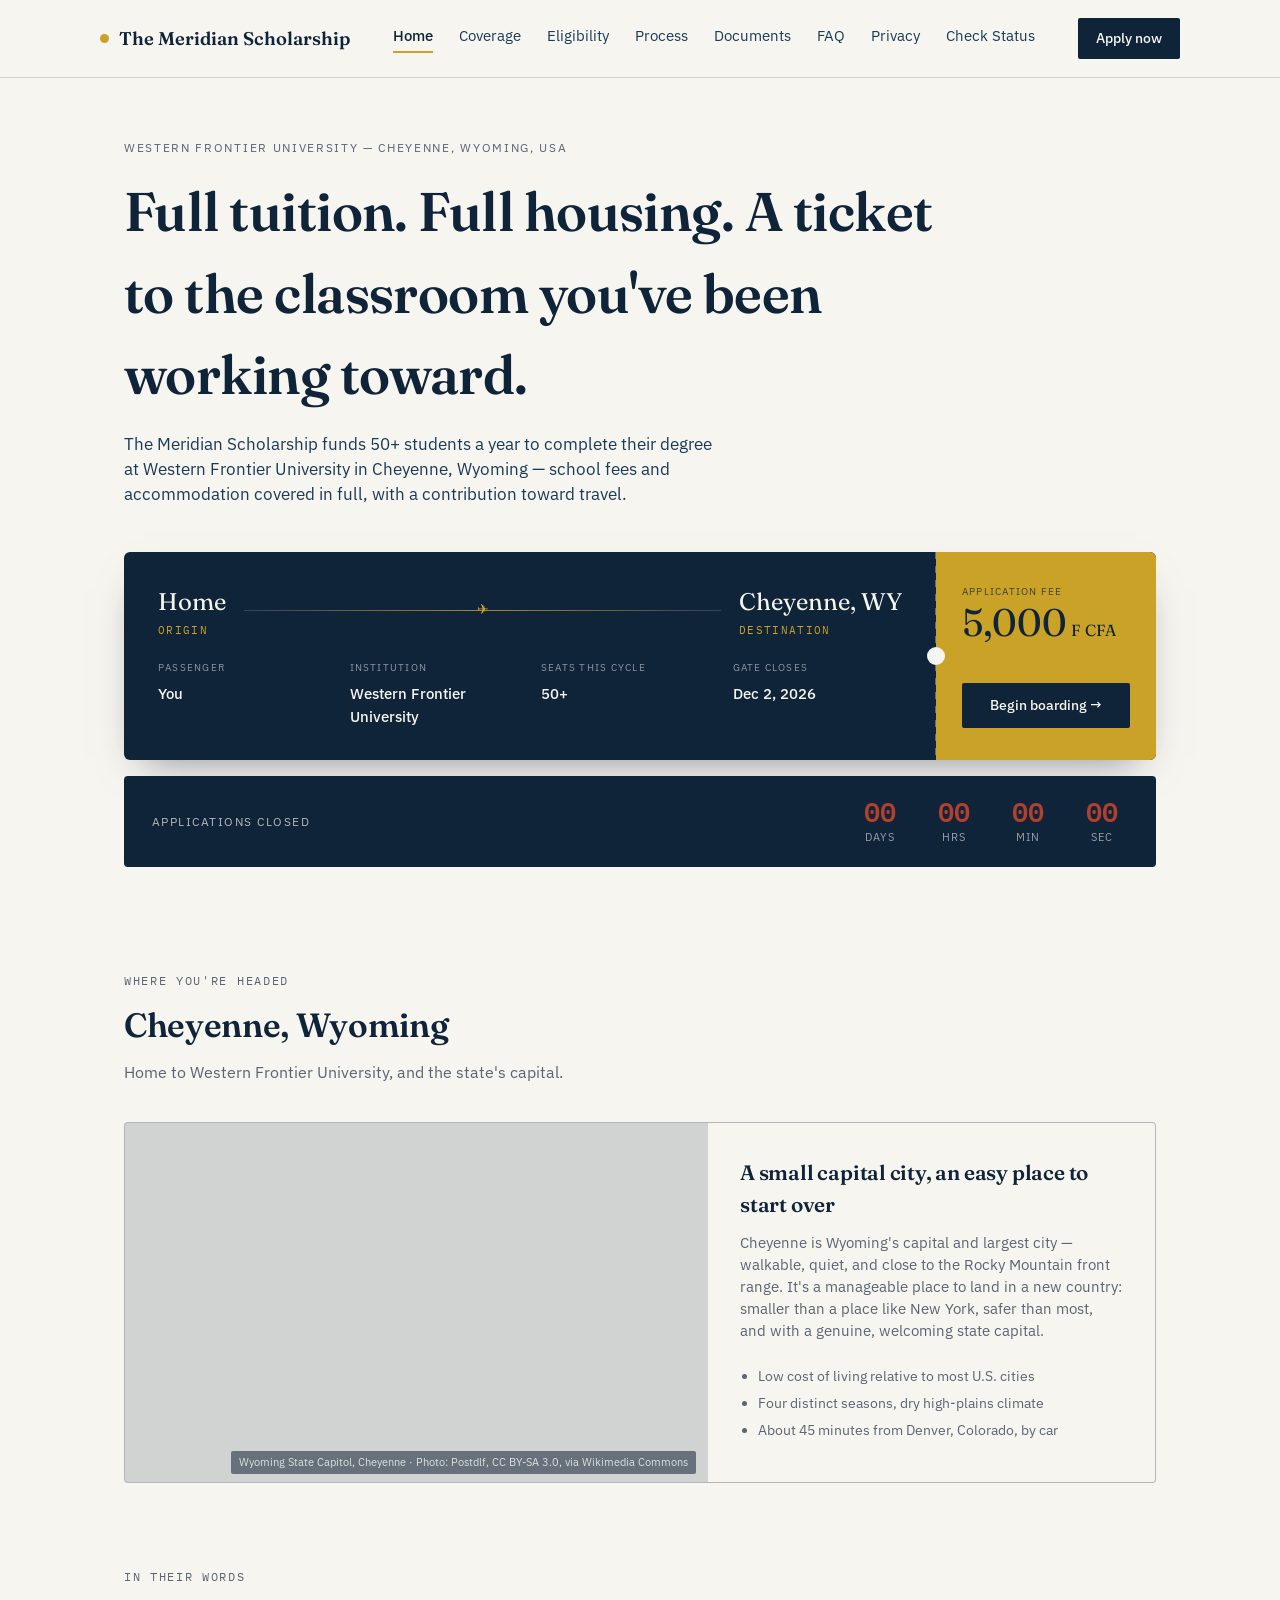
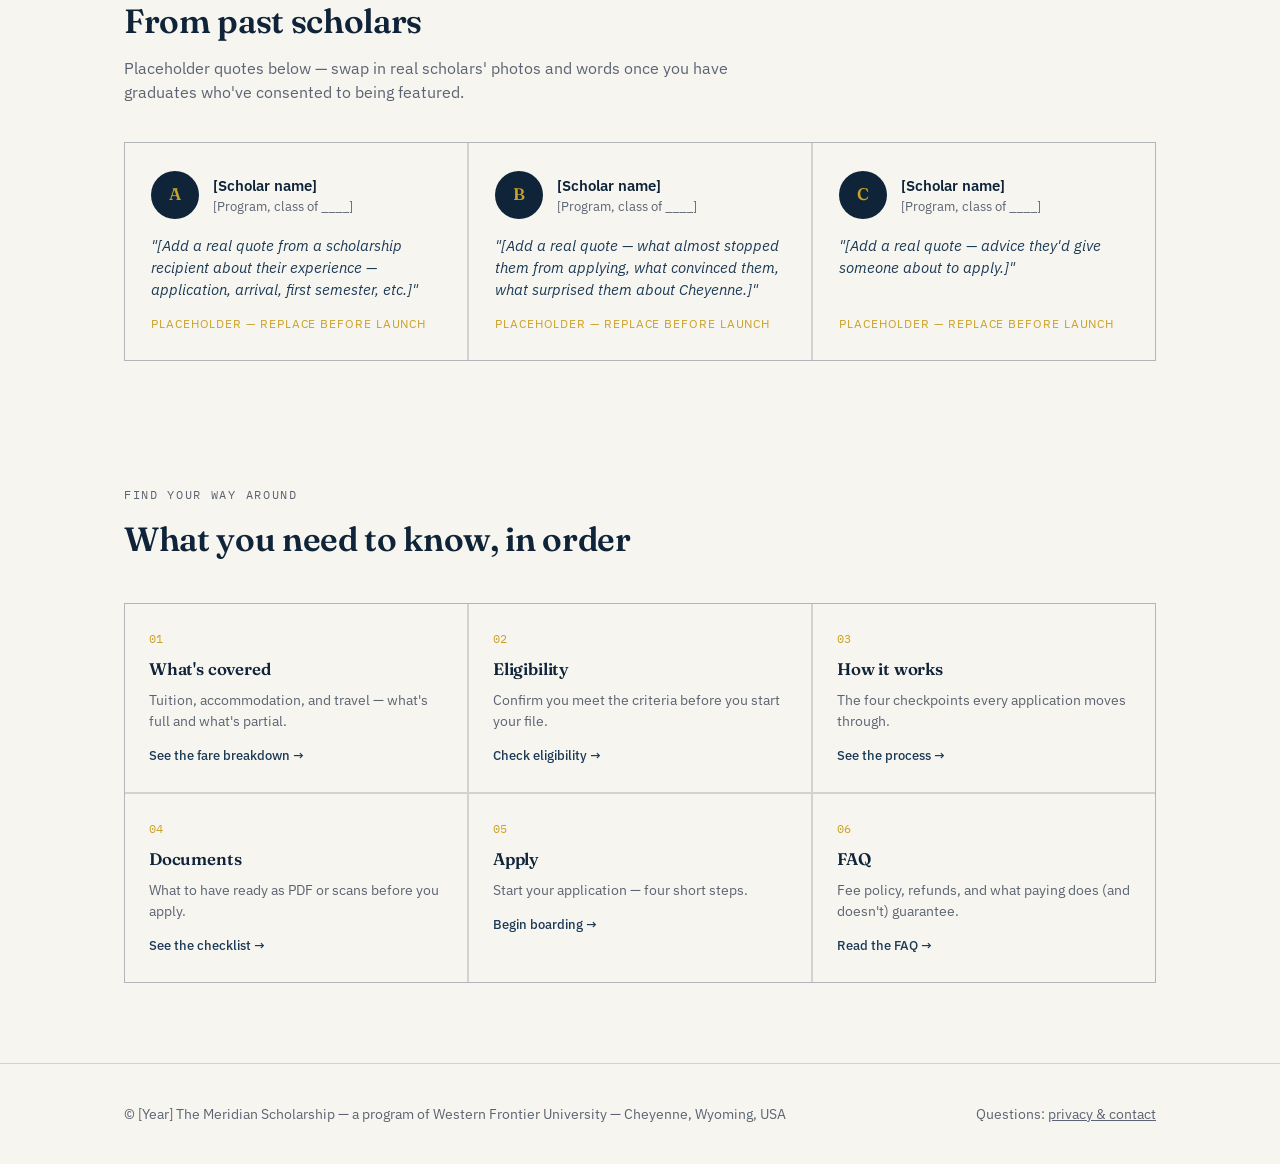
==== index.html @ 3b389f5d "Add files via upload" ====
<!DOCTYPE html>
<html lang="en">
<head>
<meta charset="UTF-8">
<meta name="viewport" content="width=device-width, initial-scale=1.0">
<title>The Meridian Scholarship — Western Frontier University, Cheyenne, WY</title>
<link rel="stylesheet" href="styles.css">
</head>
<body>

<header class="site">
  <div class="wrap nav">
    <a href="index.html" class="brand"><span class="dot"></span>The Meridian Scholarship</a>
    <nav class="nav-links">
      <a href="index.html" class="current">Home</a>
      <a href="coverage.html">Coverage</a>
      <a href="eligibility.html">Eligibility</a>
      <a href="process.html">Process</a>
      <a href="documents.html">Documents</a>
      <a href="faq.html">FAQ</a>
      <a href="privacy.html">Privacy</a>
      <a href="status.html">Check Status</a>
    </nav>
    <a class="nav-cta" href="apply.html">Apply now</a>
    <button class="nav-burger" onclick="toggleNav()" aria-label="Open menu"><span></span><span></span><span></span></button>
  </div>
  <nav class="nav-mobile" id="navMobile">
    <a href="index.html" class="current">Home</a>
    <a href="coverage.html">Coverage</a>
    <a href="eligibility.html">Eligibility</a>
    <a href="process.html">Process</a>
    <a href="documents.html">Documents</a>
    <a href="faq.html">FAQ</a>
    <a href="privacy.html">Privacy</a>
    <a href="status.html">Check Status</a>
    <a href="apply.html" class="nav-mobile-cta">Apply now</a>
  </nav>
</header>

<section class="hero">
  <div class="wrap">
    <span class="eyebrow">Western Frontier University — Cheyenne, Wyoming, USA</span>
    <h1>Full tuition. Full housing. A ticket to the classroom you've been working toward.</h1>
    <p class="sub">The Meridian Scholarship funds 50+ students a year to complete their degree at Western Frontier University in Cheyenne, Wyoming — school fees and accommodation covered in full, with a contribution toward travel.</p>

    <div class="ticket">
      <div class="ticket-main">
        <div class="route">
          <div>
            <div class="city">Home</div>
            <div class="code mono">ORIGIN</div>
          </div>
          <div class="arc"></div>
          <div>
            <div class="city">Cheyenne, WY</div>
            <div class="code mono">DESTINATION</div>
          </div>
        </div>
        <div class="ticket-fields">
          <div><div class="f-label">Passenger</div><div class="f-value">You</div></div>
          <div><div class="f-label">Institution</div><div class="f-value">Western Frontier University</div></div>
          <div><div class="f-label">Seats this cycle</div><div class="f-value">50+</div></div>
          <div><div class="f-label">Gate closes</div><div class="f-value" id="gateCloses">—</div></div>
        </div>
      </div>
      <div class="ticket-stub">
        <div>
          <div class="stub-label">Application fee</div>
          <div class="stub-big">5,000<span style="font-size:1rem;"> F CFA</span></div>
        </div>
        <a class="stub-cta" href="apply.html">Begin boarding →</a>
      </div>
    </div>

    <div class="countdown" id="countdown">
      <span class="cd-label">Gate closes in</span>
      <div class="cd-units">
        <div class="cd-unit"><div class="cd-num" id="cdDays">--</div><div class="cd-word">Days</div></div>
        <div class="cd-unit"><div class="cd-num" id="cdHours">--</div><div class="cd-word">Hrs</div></div>
        <div class="cd-unit"><div class="cd-num" id="cdMinutes">--</div><div class="cd-word">Min</div></div>
        <div class="cd-unit"><div class="cd-num" id="cdSeconds">--</div><div class="cd-word">Sec</div></div>
      </div>
    </div>
  </div>
</section>

<section style="padding-bottom:20px;">
  <div class="wrap">
    <div class="section-head">
      <span class="eyebrow mono">Where you're headed</span>
      <h2>Cheyenne, Wyoming</h2>
      <p>Home to Western Frontier University, and the state's capital.</p>
    </div>
    <div class="destination">
      <div class="photo" style="background-image:url('https://commons.wikimedia.org/wiki/Special:FilePath/Wyoming_Capitol-2012-07-15_1437.jpg');">
        <span class="credit">Wyoming State Capitol, Cheyenne · Photo: Postdlf, CC BY-SA 3.0, via Wikimedia Commons</span>
      </div>
      <div class="copy">
        <h3>A small capital city, an easy place to start over</h3>
        <p>Cheyenne is Wyoming's capital and largest city — walkable, quiet, and close to the Rocky Mountain front range. It's a manageable place to land in a new country: smaller than a place like New York, safer than most, and with a genuine, welcoming state capital.</p>
        <ul>
          <li>Low cost of living relative to most U.S. cities</li>
          <li>Four distinct seasons, dry high-plains climate</li>
          <li>About 45 minutes from Denver, Colorado, by car</li>
        </ul>
      </div>
    </div>
  </div>
</section>

<section>
  <div class="wrap">
    <div class="section-head">
      <span class="eyebrow mono">In their words</span>
      <h2>From past scholars</h2>
      <p>Placeholder quotes below — swap in real scholars' photos and words once you have graduates who've consented to being featured.</p>
    </div>
    <div class="testimonial-grid">
      <div class="testimonial-card">
        <div class="t-head">
          <div class="t-avatar">A</div>
          <div><div class="t-name">[Scholar name]</div><div class="t-role">[Program, class of ____]</div></div>
        </div>
        <p class="t-quote">"[Add a real quote from a scholarship recipient about their experience — application, arrival, first semester, etc.]"</p>
        <div class="t-placeholder-flag">Placeholder — replace before launch</div>
      </div>
      <div class="testimonial-card">
        <div class="t-head">
          <div class="t-avatar">B</div>
          <div><div class="t-name">[Scholar name]</div><div class="t-role">[Program, class of ____]</div></div>
        </div>
        <p class="t-quote">"[Add a real quote — what almost stopped them from applying, what convinced them, what surprised them about Cheyenne.]"</p>
        <div class="t-placeholder-flag">Placeholder — replace before launch</div>
      </div>
      <div class="testimonial-card">
        <div class="t-head">
          <div class="t-avatar">C</div>
          <div><div class="t-name">[Scholar name]</div><div class="t-role">[Program, class of ____]</div></div>
        </div>
        <p class="t-quote">"[Add a real quote — advice they'd give someone about to apply.]"</p>
        <div class="t-placeholder-flag">Placeholder — replace before launch</div>
      </div>
    </div>
  </div>
</section>

<section>
  <div class="wrap">
    <div class="section-head">
      <span class="eyebrow mono">Find your way around</span>
      <h2>What you need to know, in order</h2>
    </div>
    <div class="link-grid">
      <a class="link-card" href="coverage.html"><div class="n">01</div><h3>What's covered</h3><p>Tuition, accommodation, and travel — what's full and what's partial.</p><div class="go">See the fare breakdown →</div></a>
      <a class="link-card" href="eligibility.html"><div class="n">02</div><h3>Eligibility</h3><p>Confirm you meet the criteria before you start your file.</p><div class="go">Check eligibility →</div></a>
      <a class="link-card" href="process.html"><div class="n">03</div><h3>How it works</h3><p>The four checkpoints every application moves through.</p><div class="go">See the process →</div></a>
      <a class="link-card" href="documents.html"><div class="n">04</div><h3>Documents</h3><p>What to have ready as PDF or scans before you apply.</p><div class="go">See the checklist →</div></a>
      <a class="link-card" href="apply.html"><div class="n">05</div><h3>Apply</h3><p>Start your application — four short steps.</p><div class="go">Begin boarding →</div></a>
      <a class="link-card" href="faq.html"><div class="n">06</div><h3>FAQ</h3><p>Fee policy, refunds, and what paying does (and doesn't) guarantee.</p><div class="go">Read the FAQ →</div></a>
    </div>
  </div>
</section>

<footer>
  <div class="wrap">
    <span>© [Year] The Meridian Scholarship — a program of Western Frontier University — Cheyenne, Wyoming, USA</span>
    <span>Questions: <a href="privacy.html" style="color:inherit;">privacy & contact</a></span>
  </div>
</footer>

<script src="nav.js"></script>
<script src="countdown.js"></script>
</body>
</html>
---- styles.css ----
@import url('https://fonts.googleapis.com/css2?family=Fraunces:opsz,wght@9..144,400;9..144,500;9..144,600;9..144,700&family=IBM+Plex+Sans:wght@400;500;600&family=IBM+Plex+Mono:wght@400;500;600&display=swap');

:root{
  --ink:#0F2438;
  --ink-soft:#1B3A56;
  --paper:#F7F5F0;
  --paper-dim:#EDEAE2;
  --gold:#C9A227;
  --green:#1F6F54;
  --red:#B3402F;
  --slate:#5B6472;
  --line: rgba(15,36,56,0.16);
  --radius: 2px;
}
*{box-sizing:border-box;}
html{scroll-behavior:smooth;}
@media (prefers-reduced-motion: reduce){
  html{scroll-behavior:auto;}
  *{animation-duration:0.01ms !important; animation-iteration-count:1 !important; transition-duration:0.01ms !important;}
}
body{
  margin:0;
  background:var(--paper);
  color:var(--ink);
  font-family:'IBM Plex Sans', sans-serif;
  line-height:1.5;
}
h1,h2,h3{
  font-family:'Fraunces', serif;
  margin:0;
  letter-spacing:-0.01em;
}
.mono{ font-family:'IBM Plex Mono', monospace; letter-spacing:0.02em; }
a{ color:inherit; }
button{ font-family:inherit; cursor:pointer; }
:focus-visible{ outline:3px solid var(--gold); outline-offset:2px; }

.wrap{ max-width:1080px; margin:0 auto; padding:0 24px; }

/* ---------- NAV ---------- */
header.site{
  position:sticky; top:0; z-index:40;
  background:var(--paper); border-bottom:1px solid var(--line);
}
.nav{ display:flex; align-items:center; justify-content:space-between; padding:18px 0; }
.brand{ display:flex; align-items:center; gap:10px; font-family:'Fraunces',serif; font-weight:600; font-size:1.15rem; text-decoration:none; }
.brand .dot{ width:9px; height:9px; background:var(--gold); border-radius:50%; display:inline-block; }
.nav-links{ display:flex; gap:26px; font-size:0.92rem; }
.nav-links a{ text-decoration:none; color:var(--ink-soft); padding-bottom:4px; border-bottom:2px solid transparent; }
.nav-links a.current{ color:var(--ink); border-bottom-color:var(--gold); font-weight:500; }
.nav-cta{
  background:var(--ink); color:var(--paper); border:none; padding:10px 18px;
  font-size:0.88rem; font-weight:500; border-radius:var(--radius); text-decoration:none; display:inline-block;
}
.nav-burger{
  display:none; flex-direction:column; justify-content:center; gap:5px;
  width:38px; height:38px; border:1px solid var(--line); border-radius:3px; background:var(--paper);
}
.nav-burger span{ display:block; width:18px; height:2px; background:var(--ink); margin:0 auto; }
.nav-mobile{ display:none; flex-direction:column; border-top:1px solid var(--line); padding:14px 0; }
.nav-mobile a{
  padding:12px 24px; text-decoration:none; color:var(--ink-soft); font-size:0.95rem; border-bottom:1px solid var(--line);
}
.nav-mobile a:last-child{ border-bottom:none; }
.nav-mobile a.current{ color:var(--ink); font-weight:600; }
.nav-mobile.open{ display:flex; }
.nav-mobile a.nav-mobile-cta{ font-weight:600; color:var(--ink); }
@media (max-width:780px){
  .nav-links{ display:none; }
  .nav-burger{ display:flex; }
  .nav-cta{ display:none; }
}

/* ---------- PAGE HERO (small, for interior pages) ---------- */
.page-hero{ padding:48px 0 8px; }
.eyebrow{
  display:inline-block; font-size:0.75rem; color:var(--slate);
  text-transform:uppercase; letter-spacing:0.14em; margin-bottom:14px;
}
.page-hero h1{ font-size:clamp(1.9rem, 4vw, 2.6rem); font-weight:600; max-width:720px; }
.page-hero p.sub{ max-width:600px; color:var(--ink-soft); font-size:1.02rem; margin-top:14px; }

/* ---------- HOME HERO / BOARDING PASS ---------- */
.hero{ padding:56px 0 40px; }
.hero h1{ font-size:clamp(2.1rem, 4.5vw, 3.4rem); max-width:820px; font-weight:600; }
.hero p.sub{ max-width:600px; color:var(--ink-soft); font-size:1.05rem; margin-top:16px; }

.ticket{
  margin-top:44px;
  background:var(--ink);
  color:var(--paper);
  border-radius:6px;
  display:grid;
  grid-template-columns: 1fr 220px;
  overflow:hidden;
  box-shadow: 0 18px 40px -20px rgba(15,36,56,0.55);
}
.ticket-main{ padding:32px 34px; position:relative; }
.ticket-main::after{
  content:""; position:absolute; right:0; top:0; bottom:0; width:1px;
  background-image: linear-gradient(var(--paper) 50%, transparent 0%);
  background-size: 1px 14px; opacity:0.35;
}
.route{ display:flex; align-items:center; gap:18px; margin-bottom:22px; }
.route .city{ font-family:'Fraunces',serif; font-size:1.5rem; }
.route .code{ font-size:0.7rem; color:var(--gold); text-transform:uppercase; letter-spacing:0.12em; margin-top:2px; }
.route .arc{ flex:1; height:1px; background:linear-gradient(90deg, rgba(247,245,240,0.15), rgba(201,162,39,0.8), rgba(247,245,240,0.15)); position:relative; }
.route .arc::after{ content:"✈"; position:absolute; top:-11px; left:50%; transform:translateX(-50%); font-size:0.85rem; color:var(--gold); }

.ticket-fields{ display:grid; grid-template-columns:repeat(4, 1fr); gap:22px; }
.ticket-fields .f-label{ font-size:0.65rem; text-transform:uppercase; letter-spacing:0.12em; color:rgba(247,245,240,0.55); margin-bottom:6px; }
.ticket-fields .f-value{ font-size:0.95rem; font-weight:500; }

.ticket-stub{
  background:var(--gold); color:var(--ink); padding:32px 26px;
  display:flex; flex-direction:column; justify-content:space-between;
  position:relative;
}
.ticket-stub::before{
  content:""; position:absolute; left:-9px; top:50%; transform:translateY(-50%);
  width:18px; height:18px; background:var(--paper); border-radius:50%;
}
.stub-label{ font-size:0.65rem; text-transform:uppercase; letter-spacing:0.12em; opacity:0.75; }
.stub-big{ font-family:'Fraunces',serif; font-size:2.4rem; line-height:1; margin-top:4px; }
.stub-cta{
  margin-top:20px; background:var(--ink); color:var(--paper); border:none;
  padding:12px 16px; font-size:0.85rem; font-weight:500; border-radius:var(--radius);
  width:100%; text-decoration:none; text-align:center; display:block;
}
@media (max-width:640px){ .ticket{ grid-template-columns:1fr; } .ticket-fields{ grid-template-columns:repeat(2,1fr); } }

/* ---------- SECTION SHELL ---------- */
section{ padding:60px 0; }
.section-head{ margin-bottom:38px; max-width:640px; }
.section-head .eyebrow{ margin-bottom:10px; }
.section-head h2{ font-size:clamp(1.6rem,3vw,2.1rem); font-weight:600; }
.section-head p{ color:var(--slate); margin-top:10px; }

/* ---------- FARE / COVERAGE ---------- */
.fare{ background:var(--paper-dim); border:1px solid var(--line); border-radius:4px; }
.fare-row{
  display:flex; justify-content:space-between; align-items:baseline;
  padding:20px 26px; border-bottom:1px dashed var(--line);
}
.fare-row:last-child{ border-bottom:none; }
.fare-row .item{ font-weight:500; }
.fare-row .desc{ display:block; color:var(--slate); font-size:0.88rem; margin-top:3px; max-width:420px; }
.fare-row .amt{ font-family:'IBM Plex Mono',monospace; color:var(--green); font-weight:600; white-space:nowrap; padding-left:20px;}
.fare-row .amt.partial{ color:var(--gold); }
.fare-total{ display:flex; justify-content:space-between; padding:20px 26px; background:var(--ink); color:var(--paper); border-radius:0 0 4px 4px; }
.fare-total .amt{ font-family:'IBM Plex Mono',monospace; font-weight:600; }

/* ---------- CHECKLIST / ELIGIBILITY ---------- */
.declare{ border:1px solid var(--line); border-radius:4px; overflow:hidden; }
.declare-item{
  display:flex; gap:16px; padding:18px 24px; border-bottom:1px solid var(--line); align-items:flex-start;
}
.declare-item:last-child{ border-bottom:none; }
.declare-item .box{
  flex:none; width:20px; height:20px; border:2px solid var(--ink); margin-top:2px; border-radius:3px;
  display:flex; align-items:center; justify-content:center; font-size:0.75rem; color:var(--green);
}
.declare-item .txt strong{ display:block; font-weight:600; }
.declare-item .txt span{ color:var(--slate); font-size:0.9rem; }

/* ---------- PROCESS / GATES ---------- */
.gates{ display:grid; grid-template-columns:repeat(4,1fr); gap:2px; background:var(--line); border:1px solid var(--line); }
.gate{ background:var(--paper); padding:26px 22px; }
.gate .g-code{ font-family:'IBM Plex Mono',monospace; font-size:0.75rem; color:var(--gold); }
.gate h3{ font-size:1.05rem; margin-top:10px; font-weight:600; }
.gate p{ color:var(--slate); font-size:0.88rem; margin-top:8px; }
@media (max-width:800px){ .gates{ grid-template-columns:1fr 1fr; } }
@media (max-width:480px){ .gates{ grid-template-columns:1fr; } }

/* ---------- DOCUMENTS ---------- */
.docs-grid{ display:grid; grid-template-columns:repeat(2,1fr); gap:14px; }
.doc-card{ border:1px solid var(--line); padding:18px 20px; border-radius:4px; background:var(--paper-dim); }
.doc-card .n{ font-family:'IBM Plex Mono',monospace; font-size:0.72rem; color:var(--slate); }
.doc-card h4{ margin:6px 0 4px; font-size:0.98rem; }
.doc-card p{ margin:0; color:var(--slate); font-size:0.85rem; }
@media (max-width:640px){ .docs-grid{ grid-template-columns:1fr; } }

/* ---------- APPLICATION FORM ---------- */
.app-shell{ border:1px solid var(--line); border-radius:6px; background:var(--paper-dim); overflow:hidden; }
.app-steps{ display:flex; background:var(--ink); }
.app-step{ flex:1; padding:14px 12px; text-align:center; font-size:0.78rem; color:rgba(247,245,240,0.45); border-right:1px solid rgba(247,245,240,0.12); }
.app-step:last-child{ border-right:none; }
.app-step.active{ color:var(--paper); background:var(--ink-soft); }
.app-step.done{ color:var(--gold); }
.app-body{ padding:34px; }
.field{ margin-bottom:18px; }
.field label{ display:block; font-size:0.82rem; font-weight:500; margin-bottom:6px; }
.field .hint{ font-size:0.78rem; color:var(--slate); margin-top:4px; }
.field input[type=text], .field input[type=email], .field input[type=tel], .field select, .field textarea{
  width:100%; padding:11px 12px; border:1px solid var(--line); border-radius:3px; background:var(--paper);
  font-family:inherit; font-size:0.95rem; color:var(--ink);
}
.field textarea{ resize:vertical; min-height:80px; }
.row2{ display:grid; grid-template-columns:1fr 1fr; gap:16px; }
@media (max-width:600px){ .row2{ grid-template-columns:1fr; } }

.hidden-field{ position:absolute; left:-9999px; }
.upload{
  border:1.5px dashed var(--slate); border-radius:4px; padding:16px; display:flex;
  align-items:center; justify-content:space-between; gap:12px; background:var(--paper);
}
.upload input[type=file]{ font-size:0.82rem; max-width:100%; }
.upload .status{ font-size:0.78rem; color:var(--green); font-weight:500; white-space:nowrap; }

.pay-methods{ display:flex; gap:12px; margin-top:6px; flex-wrap:wrap; }
.pay-method{
  border:1.5px solid var(--line); padding:12px 16px; border-radius:4px; font-size:0.88rem;
  background:var(--paper); flex:1; min-width:160px; text-align:center; font-weight:500;
}
.pay-method.selected{ border-color:var(--ink); background:var(--ink); color:var(--paper); }

.dial-box{
  margin-top:20px; border:1.5px solid var(--ink); border-radius:4px; padding:22px 24px; background:var(--paper);
}
.dial-label{ font-size:0.78rem; text-transform:uppercase; letter-spacing:0.1em; color:var(--slate); margin-bottom:10px; }
.dial-code{
  font-size:1.4rem; font-weight:600; color:var(--ink); background:var(--paper-dim);
  padding:14px 16px; border-radius:3px; display:inline-block; letter-spacing:0.03em;
}
.dial-copy{
  margin-left:12px; background:var(--ink); color:var(--paper); border:none; padding:10px 16px;
  border-radius:3px; font-size:0.82rem; font-weight:500; vertical-align:middle;
}
.dial-steps{ margin:16px 0 0; padding-left:20px; color:var(--slate); font-size:0.88rem; }
.dial-steps li{ margin-bottom:8px; }
.dial-steps strong{ color:var(--ink); }
@media (max-width:480px){ .dial-copy{ display:block; margin:12px 0 0; } }

.review-list{ list-style:none; padding:0; margin:0; }
.review-list li{ display:flex; justify-content:space-between; padding:9px 0; border-bottom:1px solid var(--line); font-size:0.9rem; }
.review-list li span:first-child{ color:var(--slate); }

.fee-box{
  margin-top:22px; background:var(--ink); color:var(--paper); border-radius:4px; padding:20px 22px;
  display:flex; justify-content:space-between; align-items:center; flex-wrap:wrap; gap:10px;
}
.fee-box .amt{ font-family:'IBM Plex Mono',monospace; font-size:1.3rem; color:var(--gold); }

.btn-row{ display:flex; justify-content:space-between; margin-top:28px; gap:12px; }
.btn{ border:none; padding:13px 22px; border-radius:3px; font-size:0.92rem; font-weight:500; }
.btn-primary{ background:var(--ink); color:var(--paper); }
.btn-ghost{ background:transparent; color:var(--ink); border:1px solid var(--line); }
.btn:disabled{ opacity:0.4; cursor:not-allowed; }

.notice{ font-size:0.8rem; color:var(--slate); margin-top:14px; line-height:1.6; }
.notice strong{ color:var(--ink); }

.confirm-id{ font-family:'IBM Plex Mono',monospace; font-size:0.95rem; letter-spacing:0.05em; color:var(--gold); }

/* ---------- FAQ ---------- */
.faq-item{ border-bottom:1px solid var(--line); padding:20px 0; }
.faq-item h4{ margin:0 0 8px; font-size:1rem; font-weight:600; }
.faq-item p{ margin:0; color:var(--slate); font-size:0.92rem; }

/* ---------- CROSS-LINK CARDS (home page) ---------- */
.link-grid{ display:grid; grid-template-columns:repeat(3,1fr); gap:2px; background:var(--line); border:1px solid var(--line); }
.link-card{ background:var(--paper); padding:26px 24px; text-decoration:none; color:var(--ink); display:block; }
.link-card .n{ font-family:'IBM Plex Mono',monospace; font-size:0.72rem; color:var(--gold); }
.link-card h3{ font-size:1.05rem; margin-top:10px; font-weight:600; }
.link-card p{ color:var(--slate); font-size:0.87rem; margin-top:8px; }
.link-card .go{ font-size:0.82rem; color:var(--ink-soft); margin-top:14px; font-weight:500; }
@media (max-width:800px){ .link-grid{ grid-template-columns:1fr 1fr; } }
@media (max-width:480px){ .link-grid{ grid-template-columns:1fr; } }

/* ---------- DESTINATION PHOTOS ---------- */
.destination{ display:grid; grid-template-columns: 1.3fr 1fr; gap:2px; background:var(--line); border:1px solid var(--line); border-radius:4px; overflow:hidden; }
.destination .photo{ position:relative; min-height:340px; background-size:cover; background-position:center; }
.destination .photo .credit{
  position:absolute; right:10px; bottom:8px; font-size:0.68rem; color:rgba(247,245,240,0.85);
  background:rgba(15,36,56,0.55); padding:3px 8px; border-radius:2px;
}
.destination .copy{ background:var(--paper); padding:34px 32px; display:flex; flex-direction:column; justify-content:center; }
.destination .copy h3{ font-size:1.3rem; font-weight:600; margin-bottom:12px; }
.destination .copy p{ color:var(--slate); font-size:0.92rem; margin:0 0 10px; }
.destination .copy ul{ margin:14px 0 0; padding-left:18px; color:var(--slate); font-size:0.88rem; }
.destination .copy li{ margin-bottom:6px; }
@media (max-width:760px){ .destination{ grid-template-columns:1fr; } .destination .photo{ min-height:220px; } }

/* ---------- COUNTDOWN ---------- */
.countdown{
  margin-top:16px; background:var(--ink); border-radius:4px; padding:22px 28px;
  display:flex; align-items:center; justify-content:space-between; flex-wrap:wrap; gap:16px;
}
.countdown .cd-label{ color:rgba(247,245,240,0.7); font-size:0.78rem; text-transform:uppercase; letter-spacing:0.12em; }
.countdown .cd-units{ display:flex; gap:22px; }
.countdown .cd-unit{ text-align:center; min-width:52px; }
.countdown .cd-num{ font-family:'IBM Plex Mono',monospace; font-size:1.7rem; font-weight:600; color:var(--gold); line-height:1; }
.countdown .cd-word{ font-size:0.68rem; text-transform:uppercase; letter-spacing:0.1em; color:rgba(247,245,240,0.6); margin-top:4px; }
.countdown.closed .cd-num{ color:var(--red); }
@media (max-width:560px){ .countdown .cd-units{ gap:14px; } .countdown .cd-num{ font-size:1.3rem; } }

/* ---------- TESTIMONIALS ---------- */
.testimonial-grid{ display:grid; grid-template-columns:repeat(3,1fr); gap:2px; background:var(--line); border:1px solid var(--line); }
.testimonial-card{ background:var(--paper); padding:28px 26px; display:flex; flex-direction:column; }
.t-avatar{
  width:48px; height:48px; border-radius:50%; background:var(--ink); color:var(--gold);
  display:flex; align-items:center; justify-content:center; font-family:'Fraunces',serif; font-weight:600; font-size:1.05rem;
  flex:none;
}
.t-head{ display:flex; align-items:center; gap:14px; margin-bottom:16px; }
.t-name{ font-weight:600; font-size:0.95rem; }
.t-role{ font-size:0.8rem; color:var(--slate); }
.testimonial-card p.t-quote{ color:var(--ink-soft); font-size:0.92rem; font-style:italic; margin:0; flex:1; }
.t-placeholder-flag{ margin-top:14px; font-size:0.72rem; color:var(--gold); text-transform:uppercase; letter-spacing:0.08em; }
@media (max-width:820px){ .testimonial-grid{ grid-template-columns:1fr 1fr; } }
@media (max-width:560px){ .testimonial-grid{ grid-template-columns:1fr; } }

footer{ padding:40px 0; color:var(--slate); font-size:0.85rem; border-top:1px solid var(--line); margin-top:20px; }
footer .wrap{ display:flex; justify-content:space-between; flex-wrap:wrap; gap:12px; }
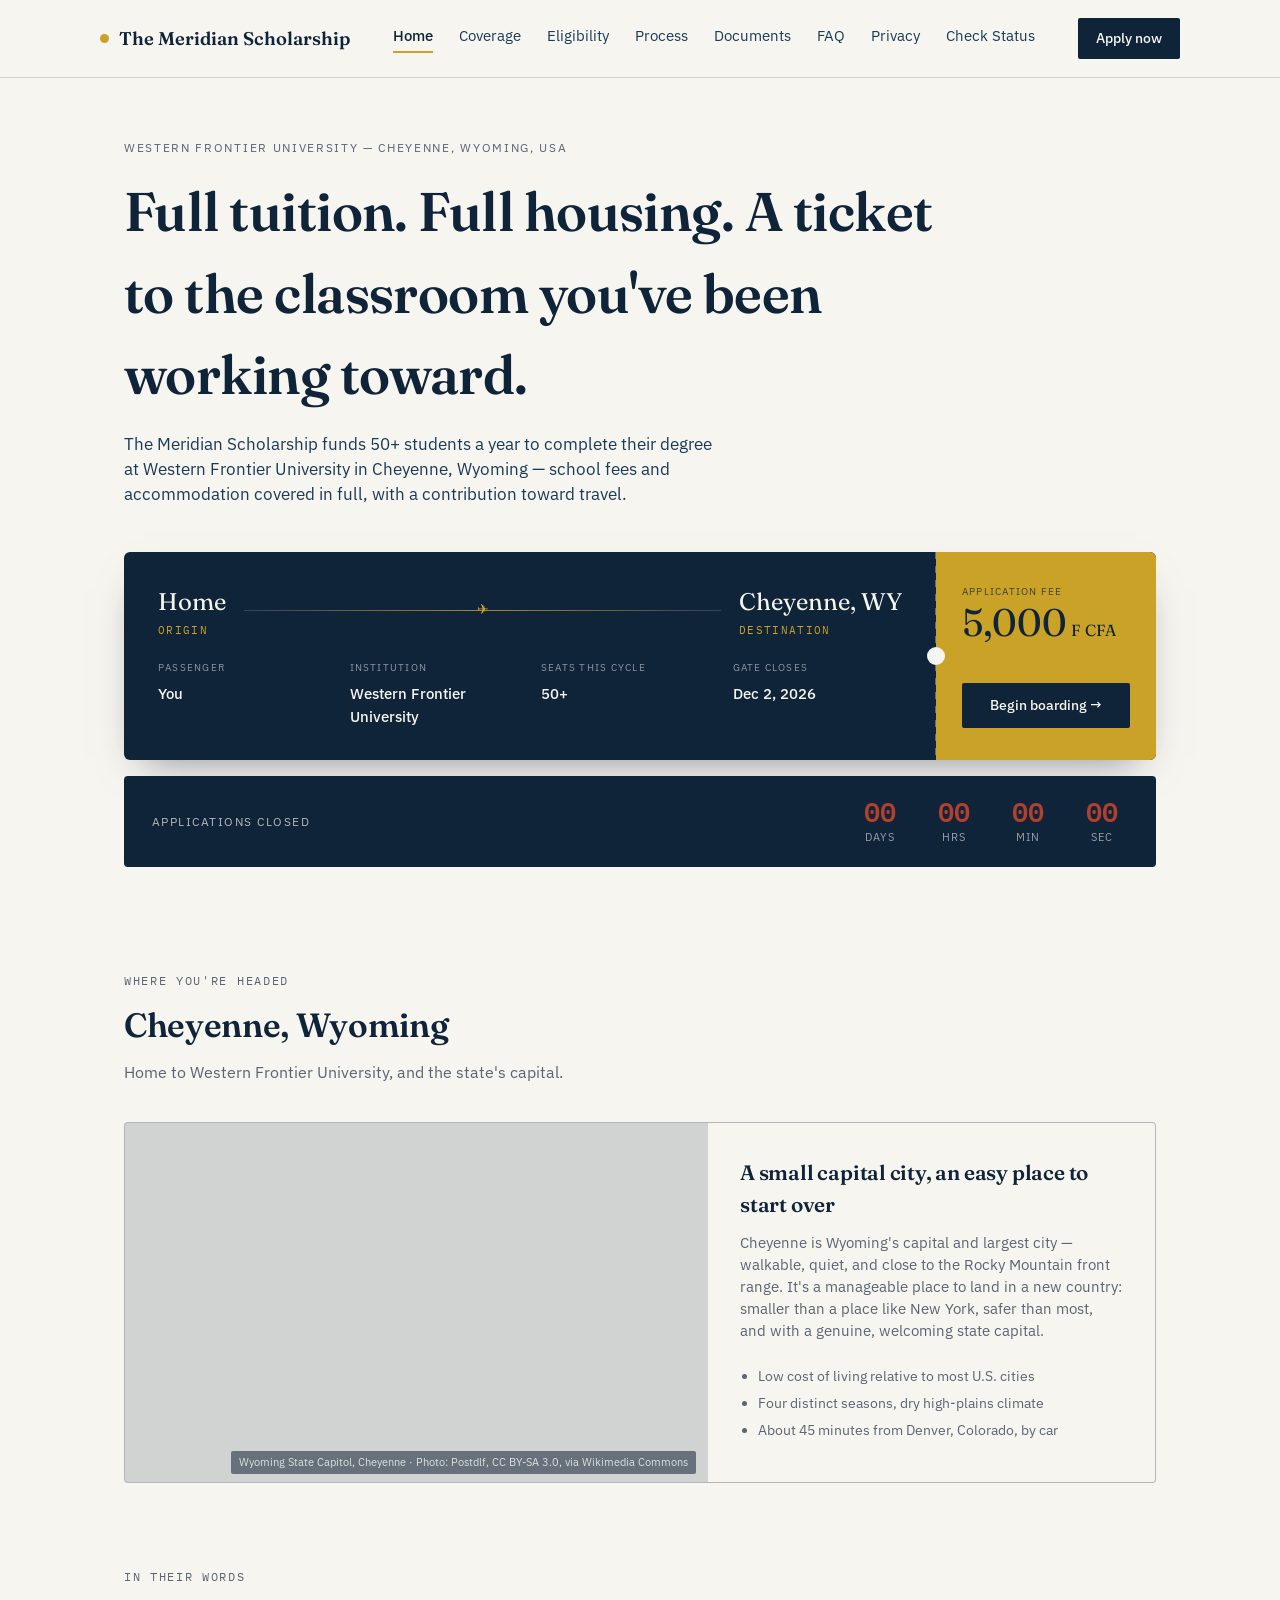
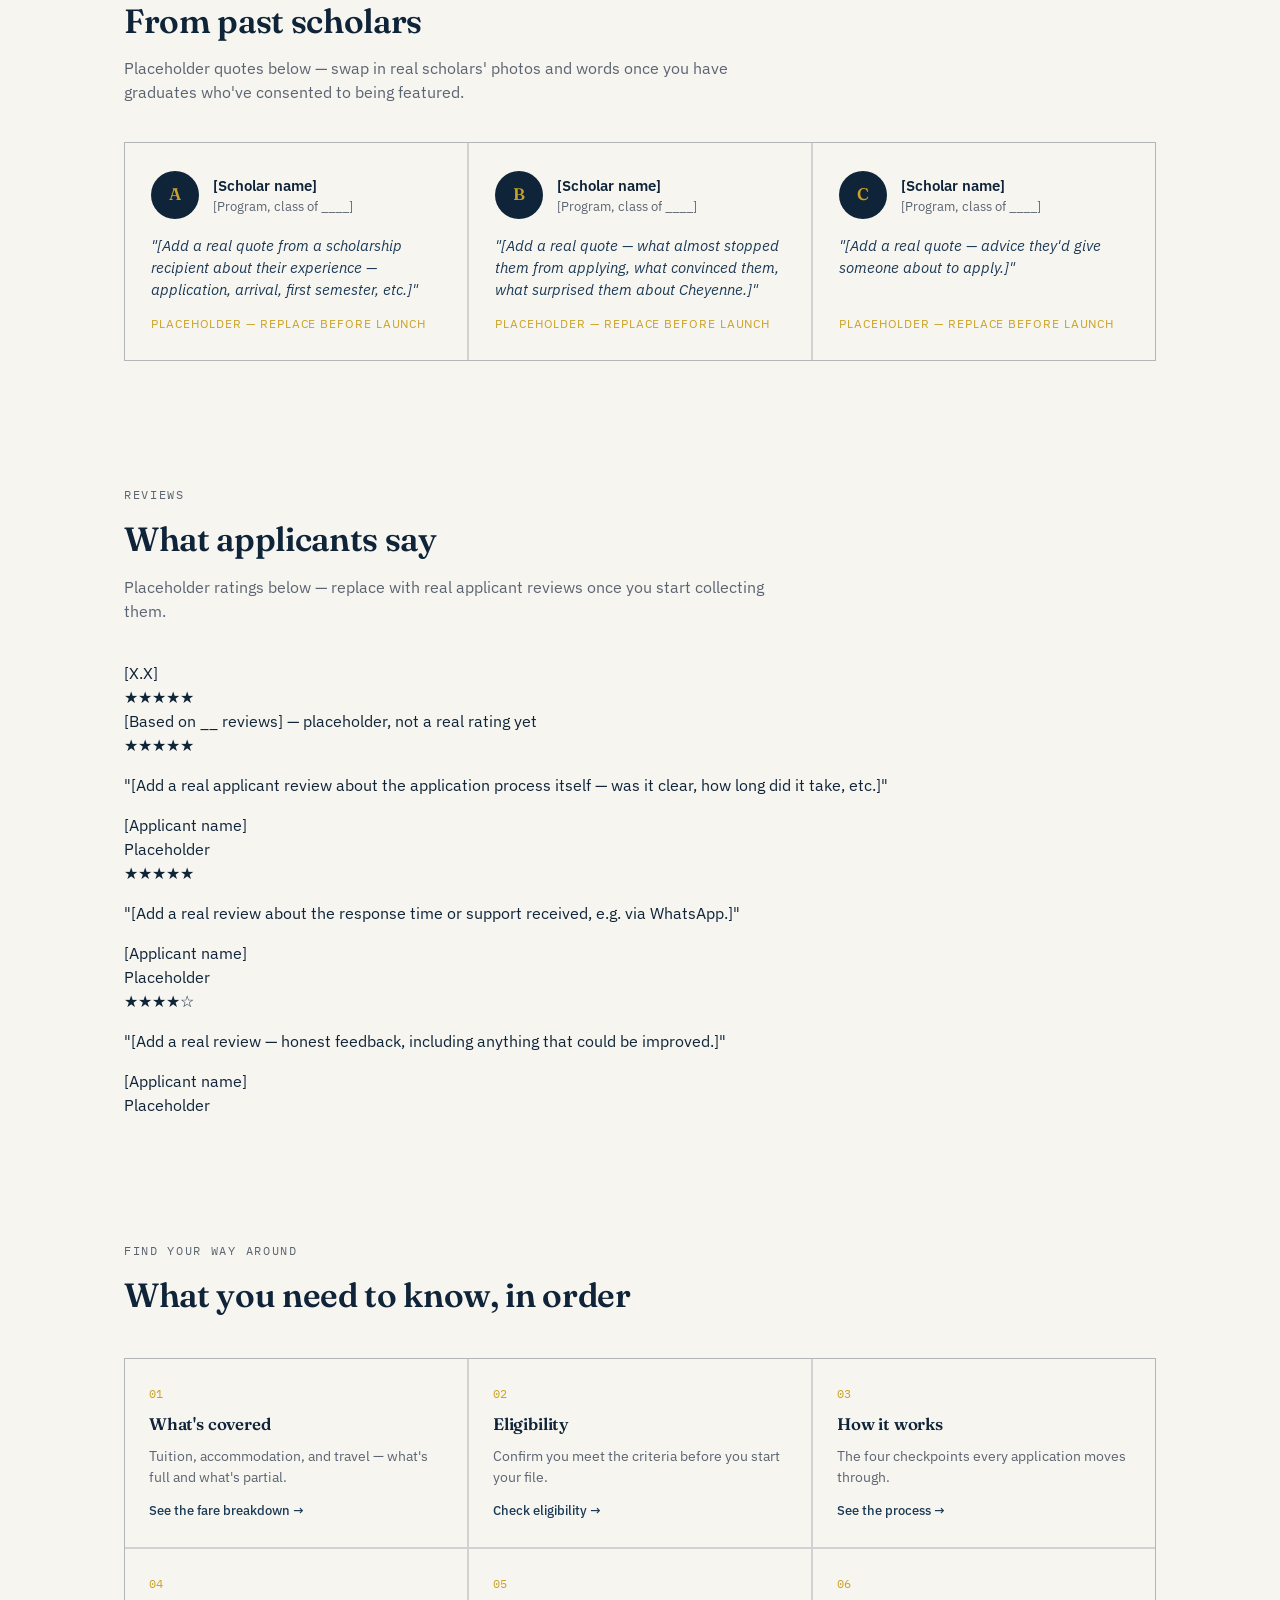
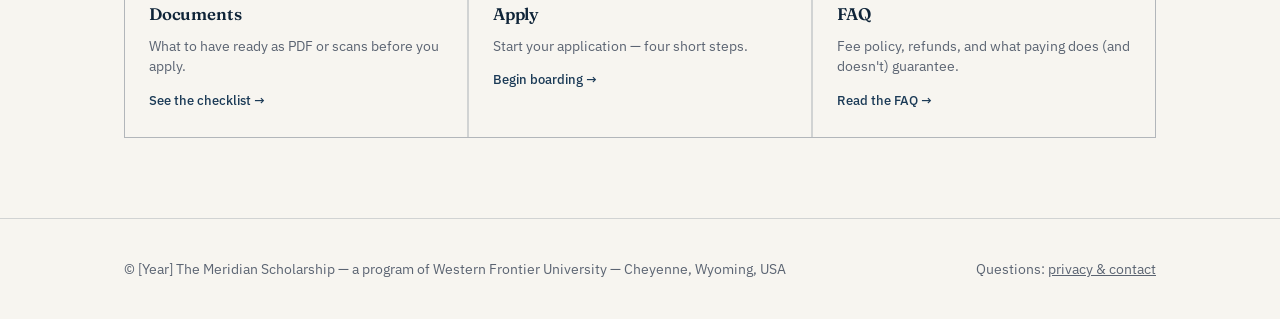
==== commit 8fd6eeae: "Update index.html" ====
--- a/index.html
+++ b/index.html
@@ -147,6 +147,40 @@
 <section>
   <div class="wrap">
     <div class="section-head">
+      <span class="eyebrow mono">Reviews</span>
+      <h2>What applicants say</h2>
+      <p>Placeholder ratings below — replace with real applicant reviews once you start collecting them.</p>
+    </div>
+    <div class="reviews-summary">
+      <div class="reviews-score">[X.X]</div>
+      <div><div class="reviews-stars">★★★★★</div><div class="reviews-count">[Based on __ reviews] — placeholder, not a real rating yet</div></div>
+    </div>
+    <div class="review-grid">
+      <div class="review-card">
+        <div class="stars">★★★★★</div>
+        <p class="r-quote">"[Add a real applicant review about the application process itself — was it clear, how long did it take, etc.]"</p>
+        <div class="r-name">[Applicant name]</div>
+        <div class="r-flag">Placeholder</div>
+      </div>
+      <div class="review-card">
+        <div class="stars">★★★★★</div>
+        <p class="r-quote">"[Add a real review about the response time or support received, e.g. via WhatsApp.]"</p>
+        <div class="r-name">[Applicant name]</div>
+        <div class="r-flag">Placeholder</div>
+      </div>
+      <div class="review-card">
+        <div class="stars">★★★★☆</div>
+        <p class="r-quote">"[Add a real review — honest feedback, including anything that could be improved.]"</p>
+        <div class="r-name">[Applicant name]</div>
+        <div class="r-flag">Placeholder</div>
+      </div>
+    </div>
+  </div>
+</section>
+
+<section>
+  <div class="wrap">
+    <div class="section-head">
       <span class="eyebrow mono">Find your way around</span>
       <h2>What you need to know, in order</h2>
     </div>
